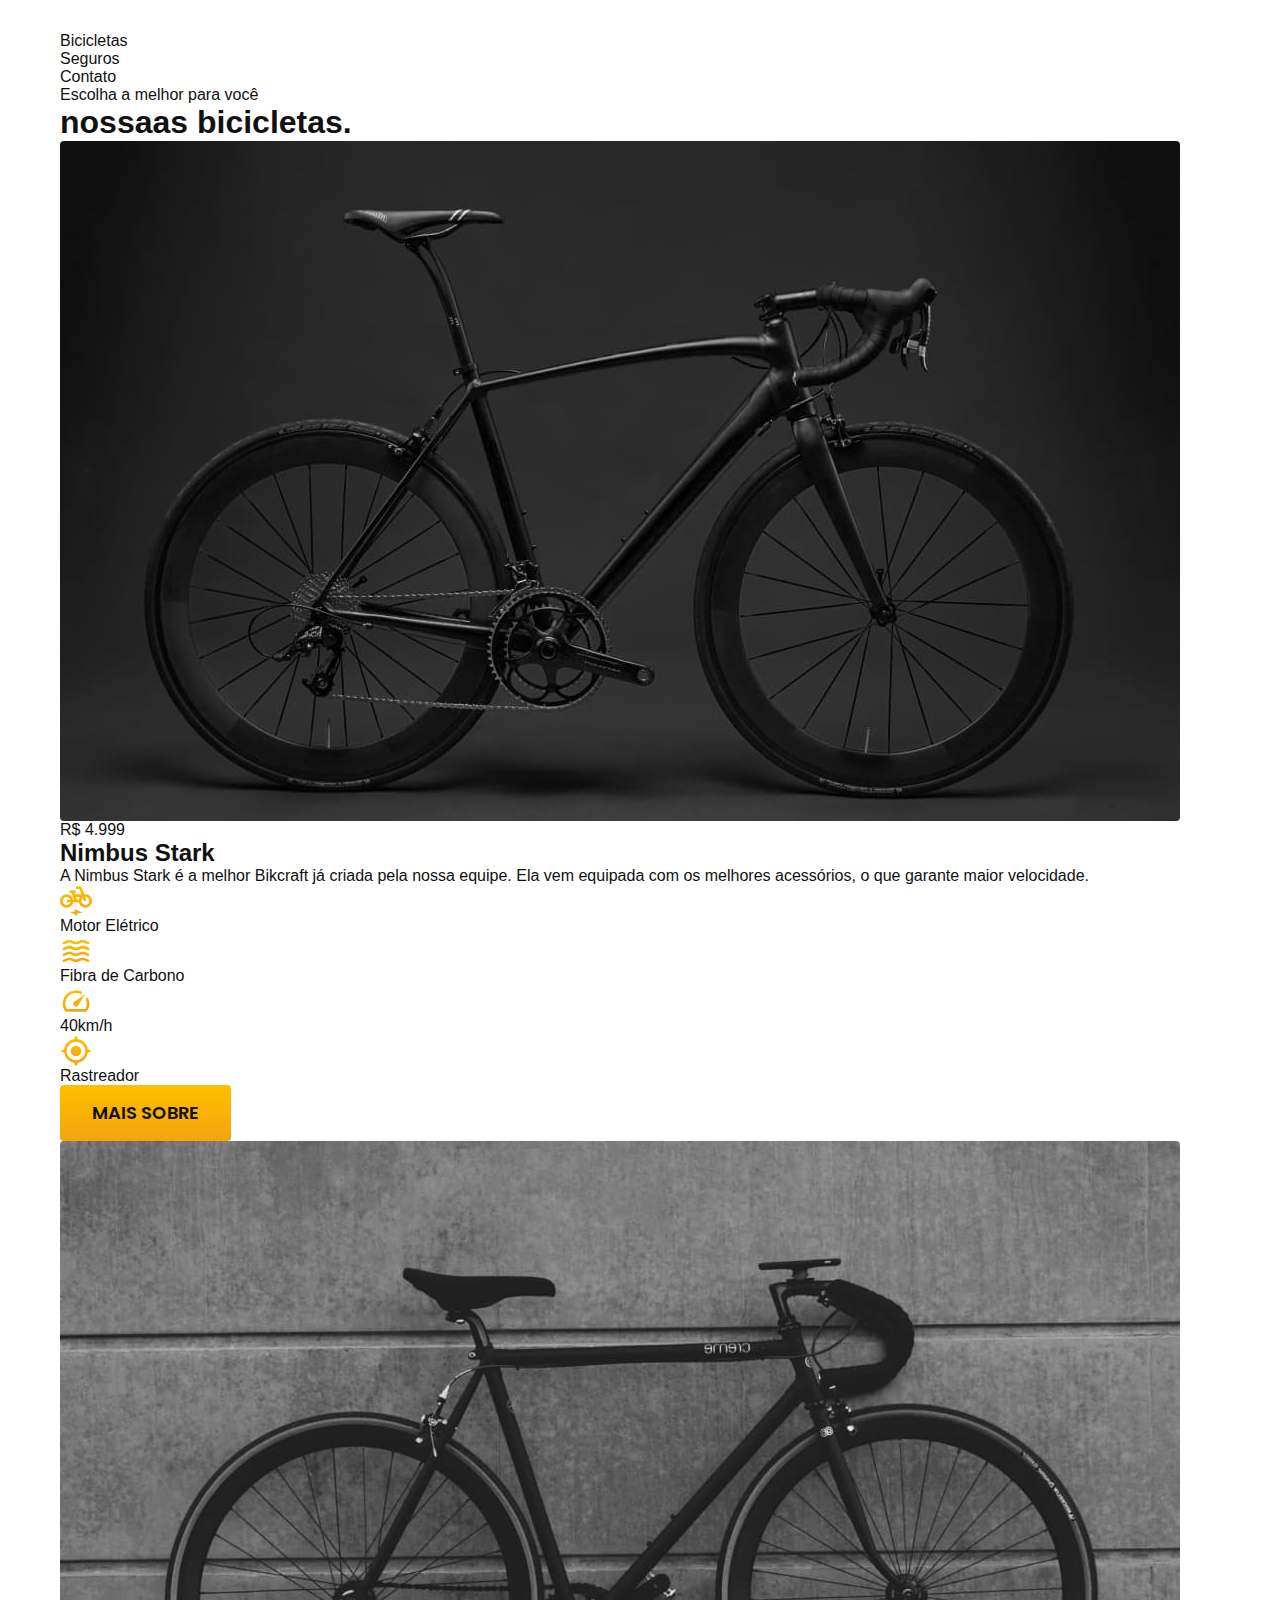
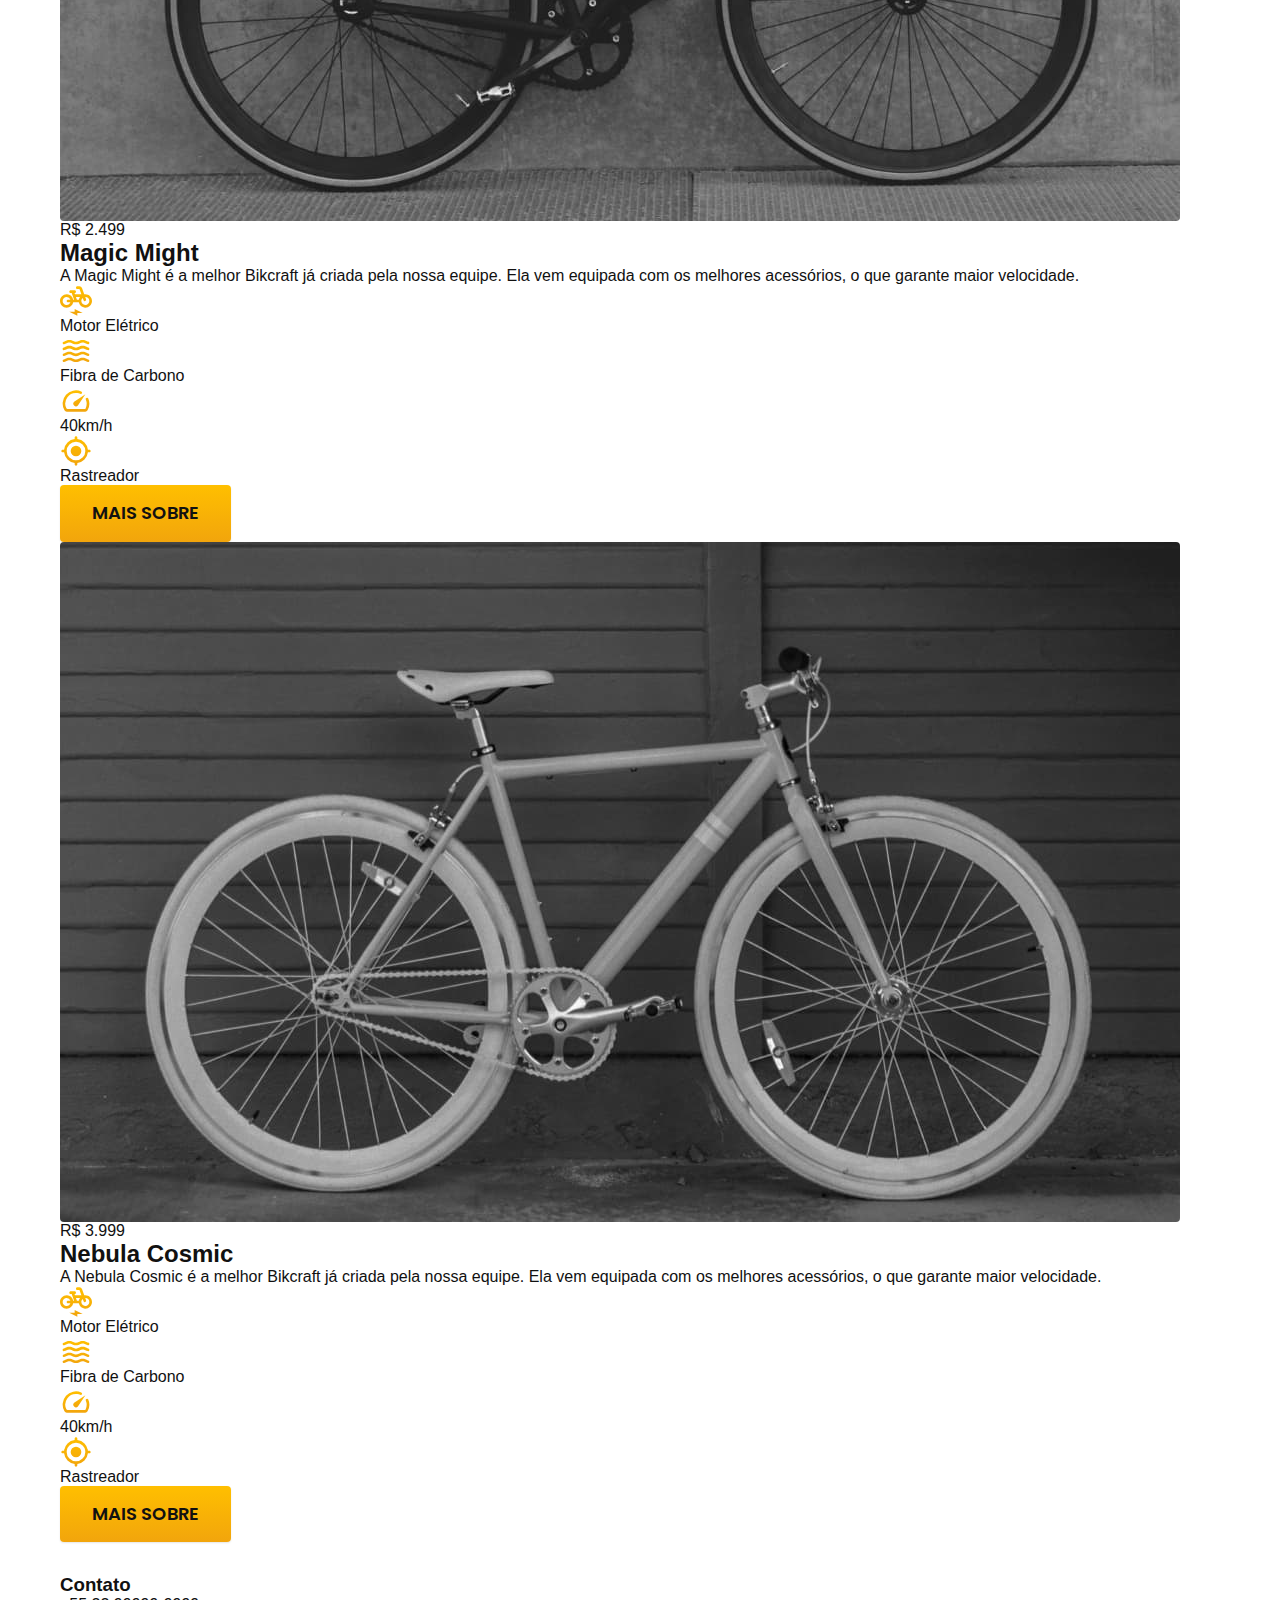
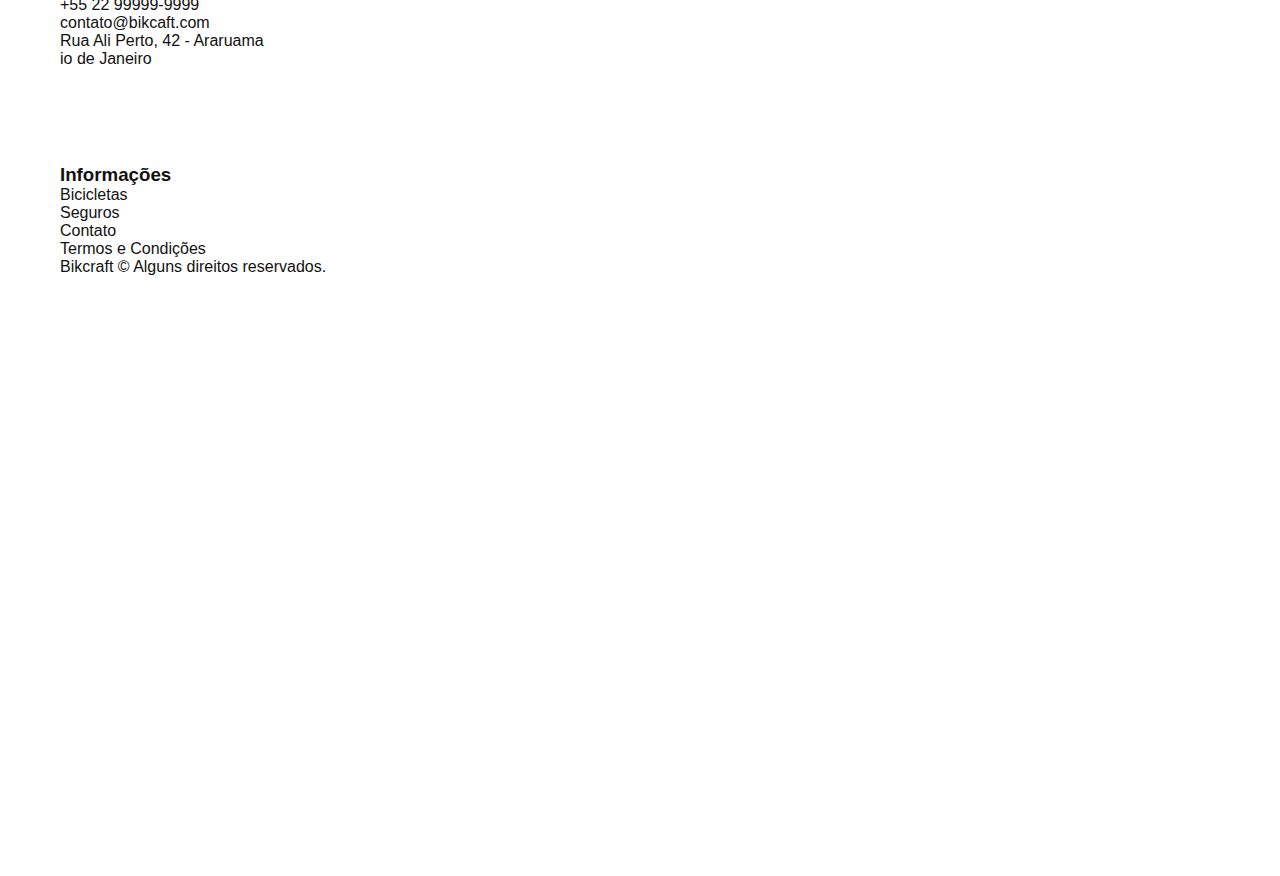
==== bicicletas.html @ fa97d572 "bicicletas internas, bicicletas pags" ====
<!DOCTYPE html>
<html lang="pt-br">
  <head>
    <meta charset="UTF-8" />
    <meta http-equiv="X-UA-Compatible" content="IE=edge" />
    <meta name="viewport" content="width=device-width, initial-scale=1.0" />
    <title>Bicicletas | BikCraft</title>
    <meta name="description" content="Termos e condições." />
    <link rel="stylesheet" href="../css/style.css" />
    <link rel="preconnect" href="https://fonts.googleapis.com" />
    <link rel="preconnect" href="https://fonts.gstatic.com" crossorigin />
    <link
      href="https://fonts.googleapis.com/css2?family=Merriweather:ital,wght@1,900&family=Poppins:wght@400;600&family=Roboto:wght@400;500&display=swap"
      rel="stylesheet"
    />
  </head>

  <body id="bicicletas">
    <header class="header-bg">
      <div class="header conteiner">
        <a href="../"><img src="../img/bikcraft.svg" alt="BikCraft" /></a>
        <nav aria-label="primaria">
          <ul class="header-menu font-1-m cor-0">
            <li><a href="../bicicletas.html">Bicicletas</a></li>
            <li><a href="../seguros.html">Seguros</a></li>
            <li><a href="../contato.html">Contato</a></li>
          </ul>
        </nav>
      </div>
    </header>

    <main>
      <div class="titulo-bg">
        <div class="titulo conteiner">
          <p class="font-2-l-b cor-5">Escolha a melhor para você</p>
          <h1 class="font-1-xxl cor-0">
            nossaas bicicletas<span class="cor-p1">.</span>
          </h1>
        </div>
      </div>

      <div>
        <div class="bicicletas conteiner">
          <div class="bicicletas-imagem">
            <img src="../img/bicicletas/nimbus.jpg" alt="bicicleta preta" />
            <span class="font-2-m cor-0">R$ 4.999</span>
          </div>
          <div class="bicicletas-conteudo">
            <h2 class="font-1-xl">Nimbus Stark</h2>
            <p class="font-2-s cor-8">
              A Nimbus Stark é a melhor Bikcraft já criada pela nossa equipe.
              Ela vem equipada com os melhores acessórios, o que garante maior
              velocidade.
            </p>
            <ul class="font-1-m cor-8">
              <li>
                <img src="../img/icones/eletrica.svg" alt="" />
                Motor Elétrico
              </li>
              <li>
                <img src="../img/icones/carbono.svg" alt="" />
                Fibra de Carbono
              </li>
              <li>
                <img src="../img/icones/velocidade.svg" alt="" />
                40km/h
              </li>
              <li>
                <img src="../img/icones/rastreador.svg" alt="" />
                Rastreador
              </li>
            </ul>
            <a class="botao seta" href="../bicicletas/nimbus.html">Mais Sobre</a>
          </div>
        </div>
      </div>

      <div class="bicicletas-bg">
        <div class="bicicletas conteiner">
          <div class="bicicletas-imagem">
            <img src="../img/bicicletas/magic.jpg" alt="bicicleta preta" />
            <span class="font-2-m cor-0">R$ 2.499</span>
          </div>
          <div class="bicicletas-conteudo">
            <h2 class="font-1-xl cor-0">Magic Might</h2>
            <p class="font-2-s cor-5">
              A Magic Might é a melhor Bikcraft já criada pela nossa equipe. Ela
              vem equipada com os melhores acessórios, o que garante maior
              velocidade.
            </p>
            <ul class="font-1-m cor-5">
              <li>
                <img src="../img/icones/eletrica.svg" alt="" />
                Motor Elétrico
              </li>
              <li>
                <img src="../img/icones/carbono.svg" alt="" />
                Fibra de Carbono
              </li>
              <li>
                <img src="../img/icones/velocidade.svg" alt="" />
                40km/h
              </li>
              <li>
                <img src="../img/icones/rastreador.svg" alt="" />
                Rastreador
              </li>
            </ul>
            <a class="botao seta" href="../bicicletas/magic.html">Mais Sobre</a>
          </div>
        </div>
      </div>

      <div>
        <div class="bicicletas conteiner">
          <div class="bicicletas-imagem">
            <img src="../img/bicicletas/nebula.jpg" alt="bicicleta preta" />
            <span class="font-2-m cor-0">R$ 3.999</span>
          </div>
          <div class="bicicletas-conteudo">
            <h2 class="font-1-xl">Nebula Cosmic</h2>
            <p class="font-2-s cor-8">
              A Nebula Cosmic é a melhor Bikcraft já criada pela nossa equipe.
              Ela vem equipada com os melhores acessórios, o que garante maior
              velocidade.
            </p>
            <ul class="font-1-m cor-8">
              <li>
                <img src="../img/icones/eletrica.svg" alt="" />
                Motor Elétrico
              </li>
              <li>
                <img src="../img/icones/carbono.svg" alt="" />
                Fibra de Carbono
              </li>
              <li>
                <img src="../img/icones/velocidade.svg" alt="" />
                40km/h
              </li>
              <li>
                <img src="../img/icones/rastreador.svg" alt="" />
                Rastreador
              </li>
            </ul>
            <a class="botao seta" href="../bicicletas/nebula.html">Mais Sobre</a>

          </div>
        </div>
      </div>
    </main>

    <footer class="footer-bg">
      <div class="footer conteiner">
        <img src="../img/bikcraft.svg" alt="BikCraft" />
        <div class="footer-contato">
          <h3 class="font-2-l-b cor-0">Contato</h3>
          <ul class="font-2-m cor-5">
            <li><a href="tel:+5522999999999">+55 22 99999-9999</a></li>
            <li>
              <a href="mailto:contato@bikcaft.com">contato@bikcaft.com</a>
            </li>
            <li>Rua Ali Perto, 42 - Araruama</li>
            <li>io de Janeiro</li>
          </ul>
          <div class="footer-redes">
            <a href="../">
              <img src="../img/redes/instagram.svg" alt="" />
            </a>
            <a href="../">
              <img src="../img/redes/facebook.svg" alt="" />
            </a>
            <a href="../">
              <img src="../img/redes/youtube.svg" alt="" />
            </a>
          </div>
        </div>
        <div class="foote-informacoes">
          <h3 class="font-2-l-b cor-0">Informações</h3>
          <nav>
            <ul class="font-1-m cor-5">
              <li><a href="../bicicletas.html">Bicicletas</a></li>
              <li><a href="../seguros.html">Seguros</a></li>
              <li><a href="../contato.html">Contato</a></li>
              <li><a href="../termos.html">Termos e Condições</a></li>
            </ul>
          </nav>
        </div>
        <p class="footer-copy font-2-m cor-6">
          Bikcraft © Alguns direitos reservados.
        </p>
      </div>
    </footer>
  </body>
</html>
---- css/style.css ----
@import "./global/global.css";
@import "./utilidades/tipografia.css";
@import "./utilidades/cores.css";

@import "./global/header.css";
@import "./global/footer.css";

/* Utilidades */
@import "./utilidades/componentes.css";

/* Home */
@import "./home/introducao.css";
@import "./home/tecnologia.css";
@import "./home/parceiros.css";
@import "./home/depoimento.css";

/* Bicicletas */
@import "./bicicletas/bicicletas-lista.css";
@import "./bicicletas/bicicletas.css";

/* Bicicletaa */
@import "./bicicleta/bicicleta.css";
@import "./bicicleta/seguro.css";

/* Seguros */
@import "./seguros/seguros.css";
@import "./seguros/vantagens.css";
@import "./seguros/perguntas.css";

/* Termos */
@import "./termos/termos.css";
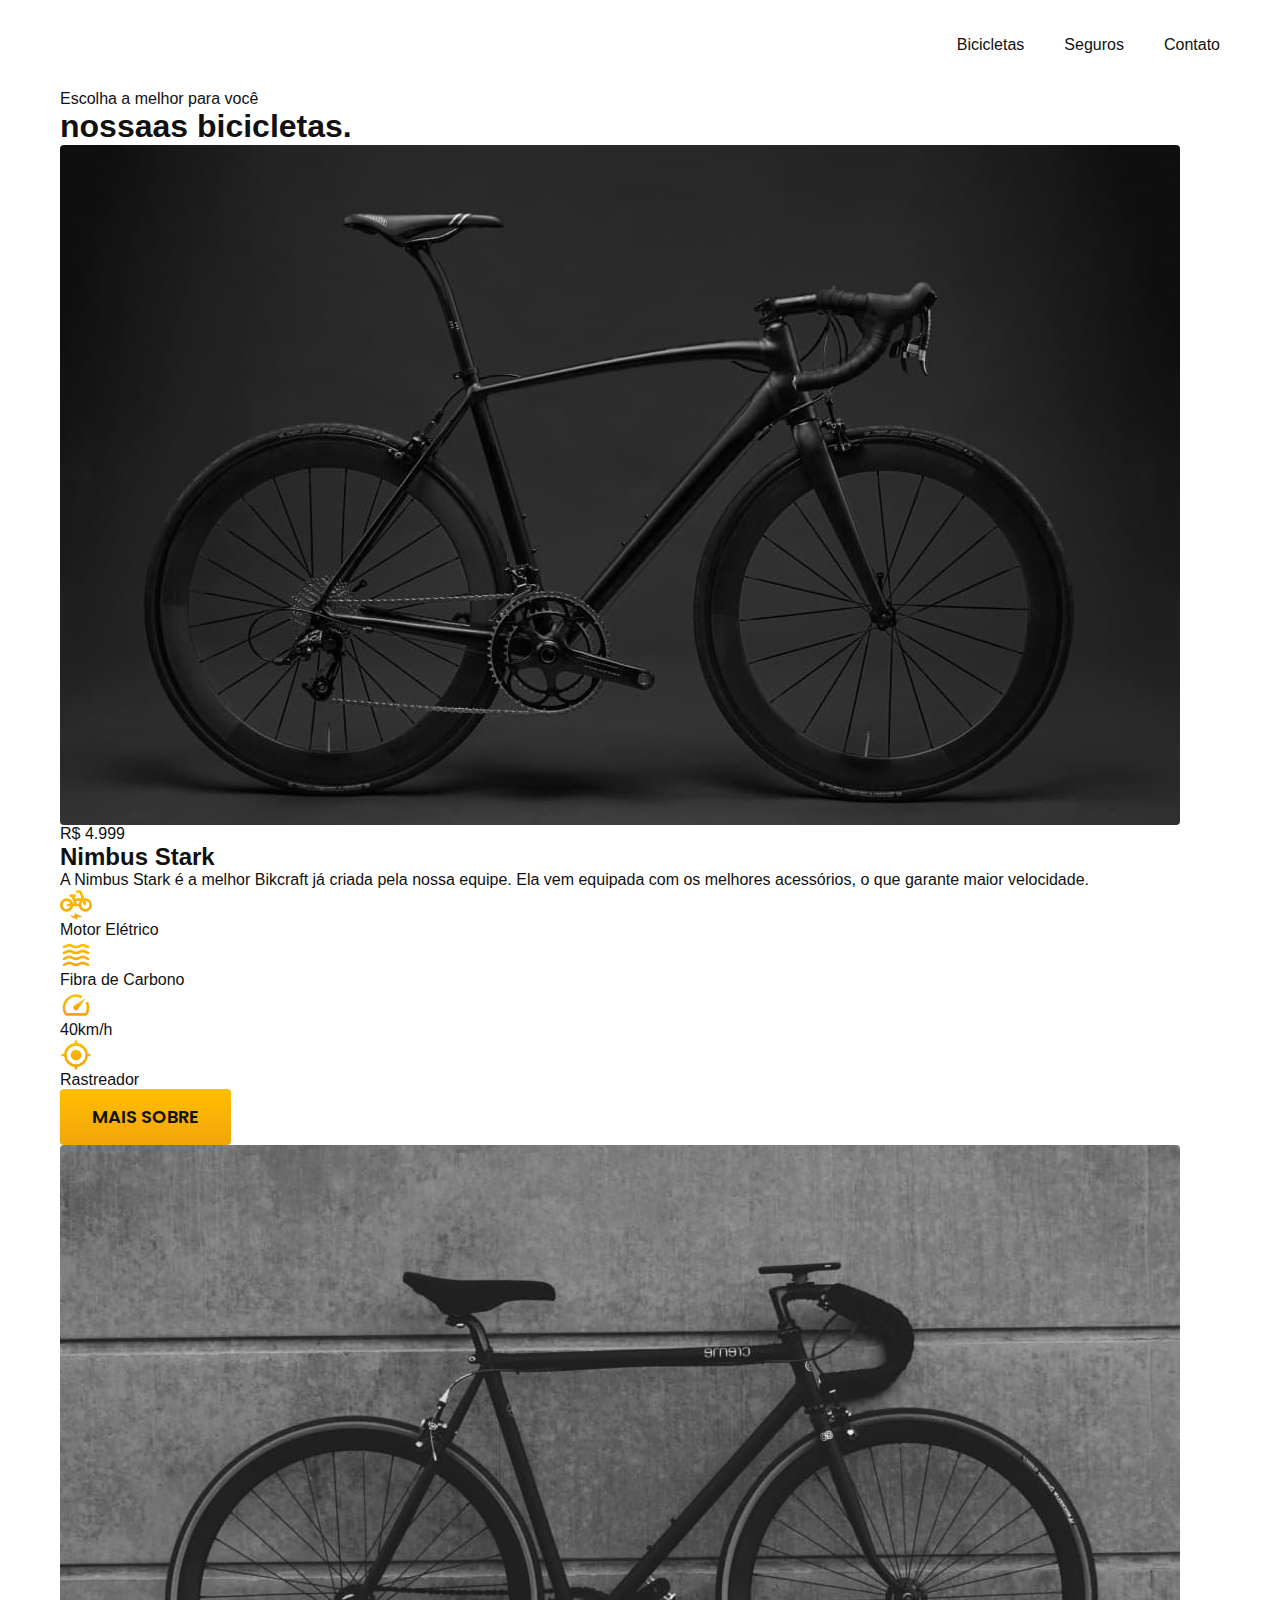
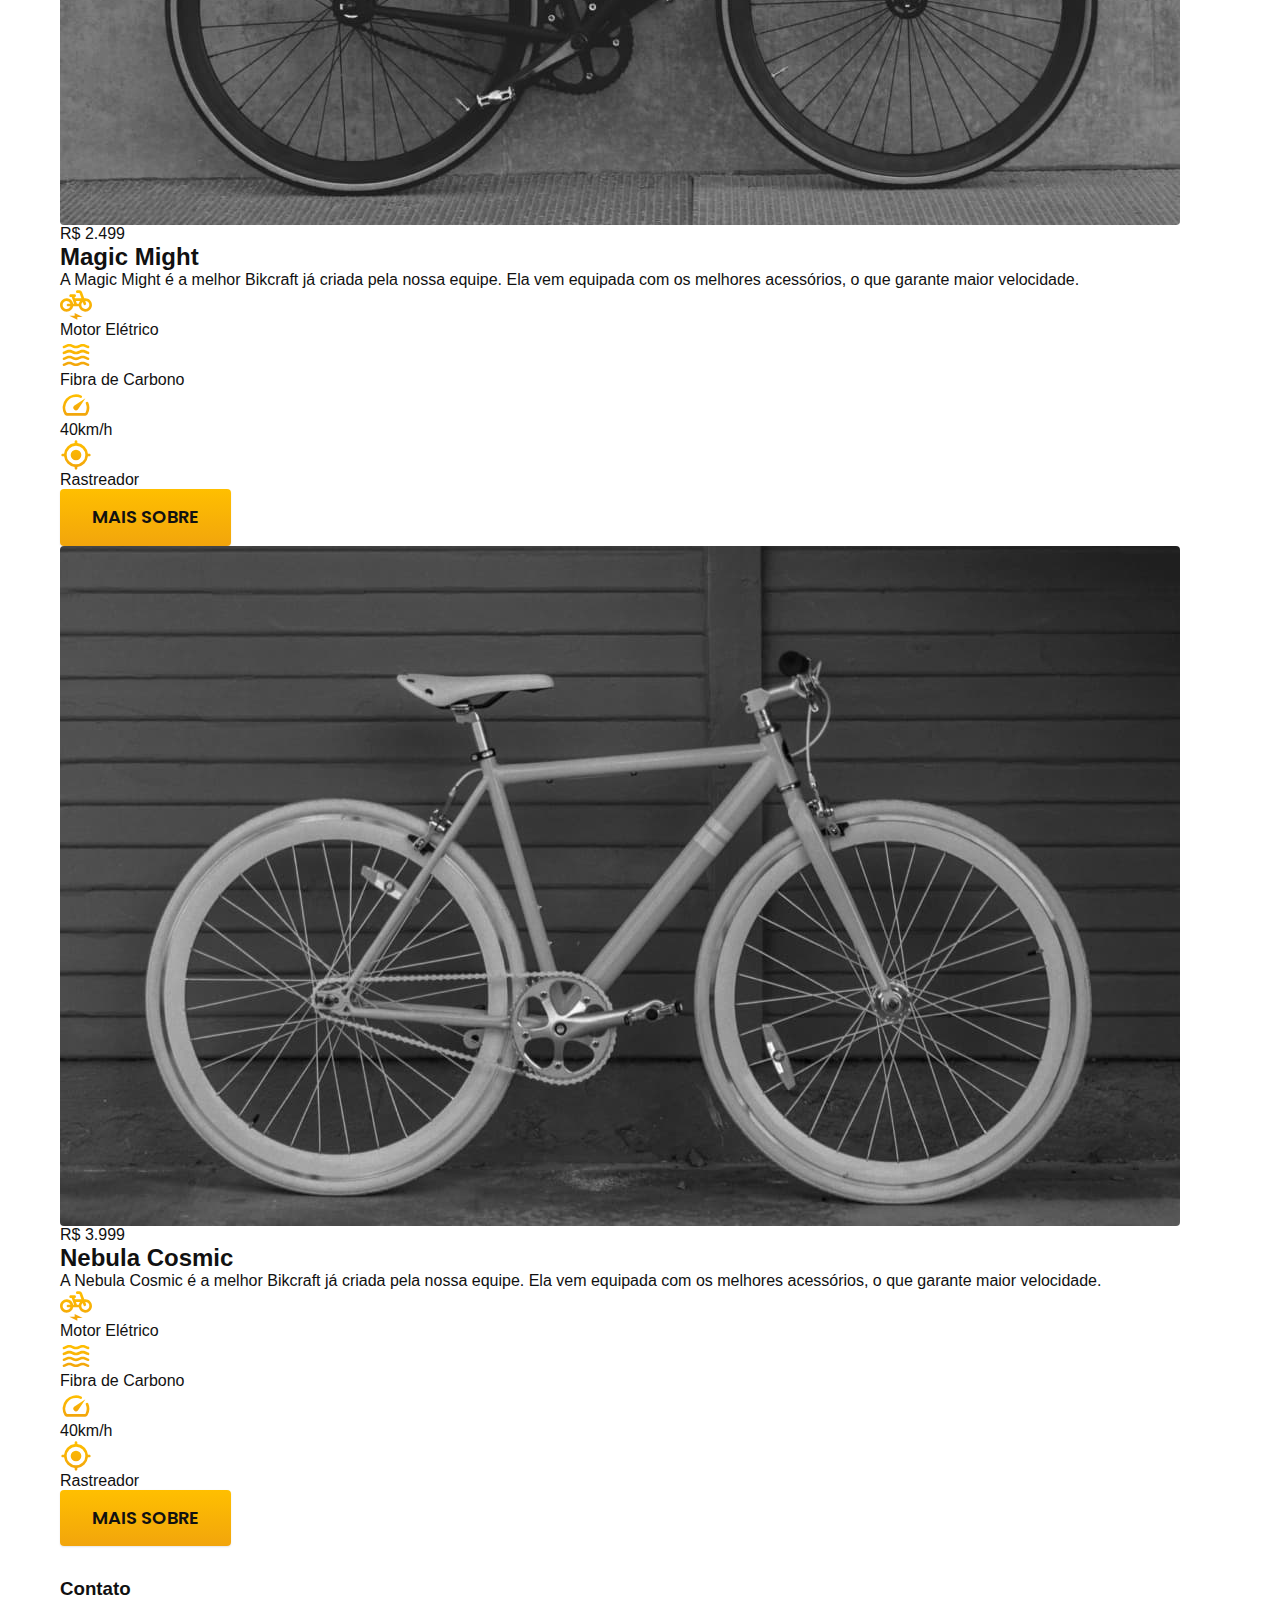
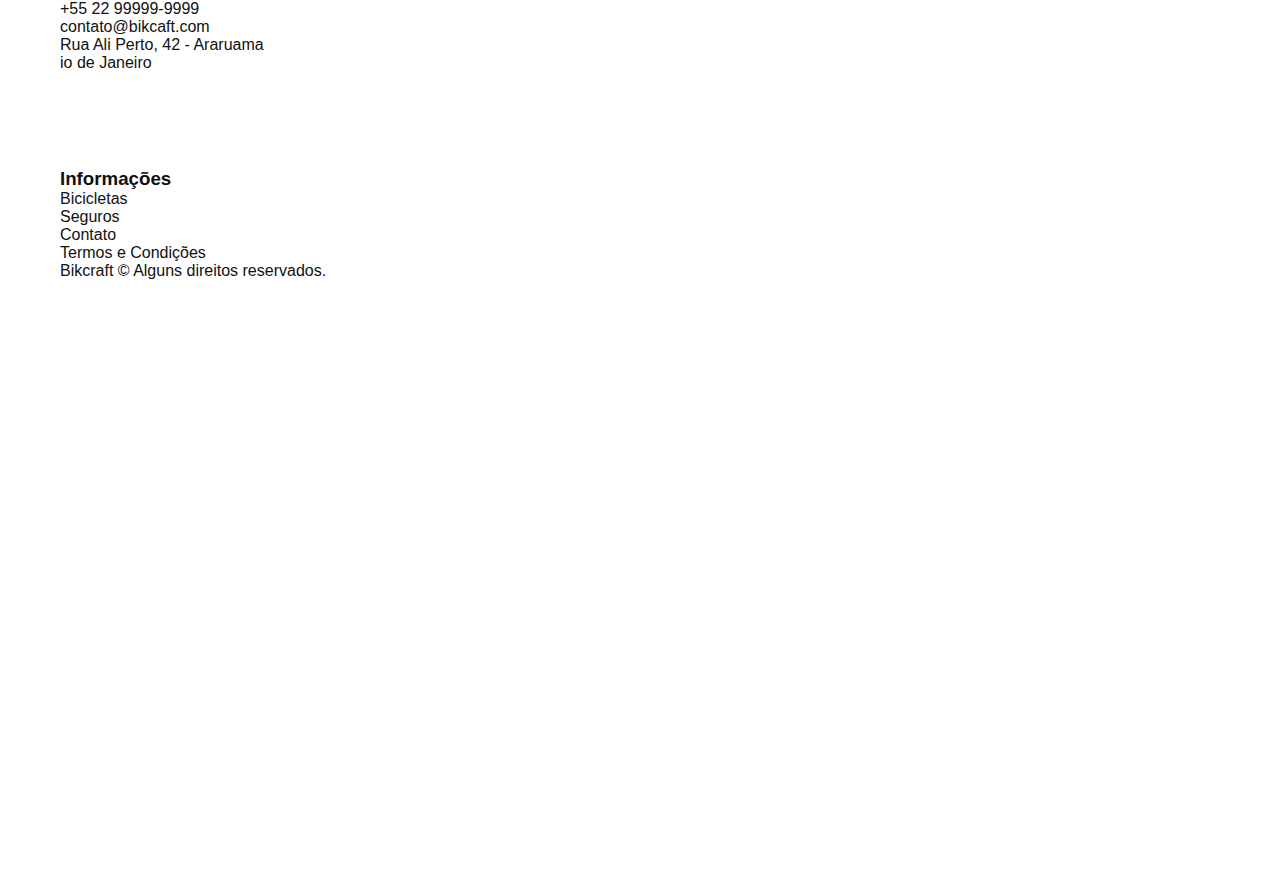
==== commit 4210a528: "add js" ====
--- a/bicicletas.html
+++ b/bicicletas.html
@@ -5,7 +5,8 @@
     <meta http-equiv="X-UA-Compatible" content="IE=edge" />
     <meta name="viewport" content="width=device-width, initial-scale=1.0" />
     <title>Bicicletas | BikCraft</title>
-    <meta name="description" content="Termos e condições." />
+    <meta name="description" content="Bicicletas." />
+    <link rel="preload" href="../css/style.css" as="style">
     <link rel="stylesheet" href="../css/style.css" />
     <link rel="preconnect" href="https://fonts.googleapis.com" />
     <link rel="preconnect" href="https://fonts.gstatic.com" crossorigin />
@@ -190,5 +191,6 @@
         </p>
       </div>
     </footer>
-  </body>
+    <script src="./js/script.js"></script>
+</body>
 </html>
--- a/css/style.css
+++ b/css/style.css
@@ -7,6 +7,7 @@
 
 /* Utilidades */
 @import "./utilidades/componentes.css";
+@import "./utilidades/formulario.css";
 
 /* Home */
 @import "./home/introducao.css";
@@ -27,5 +28,13 @@
 @import "./seguros/vantagens.css";
 @import "./seguros/perguntas.css";
 
+/* Contato */
+@import "./contato/contato.css";
+@import "./contato/lojas.css";
+
+/* Orçamento */
+@import "./orcamento/orcamento.css";
+
 /* Termos */
-@import "./termos/termos.css";+@import "./termos/termos.css";
+
--- a/css/style.css
+++ b/css/style.css
@@ -7,6 +7,7 @@
 
 /* Utilidades */
 @import "./utilidades/componentes.css";
+@import "./utilidades/formulario.css";
 
 /* Home */
 @import "./home/introducao.css";
@@ -27,5 +28,13 @@
 @import "./seguros/vantagens.css";
 @import "./seguros/perguntas.css";
 
+/* Contato */
+@import "./contato/contato.css";
+@import "./contato/lojas.css";
+
+/* Orçamento */
+@import "./orcamento/orcamento.css";
+
 /* Termos */
-@import "./termos/termos.css";+@import "./termos/termos.css";
+
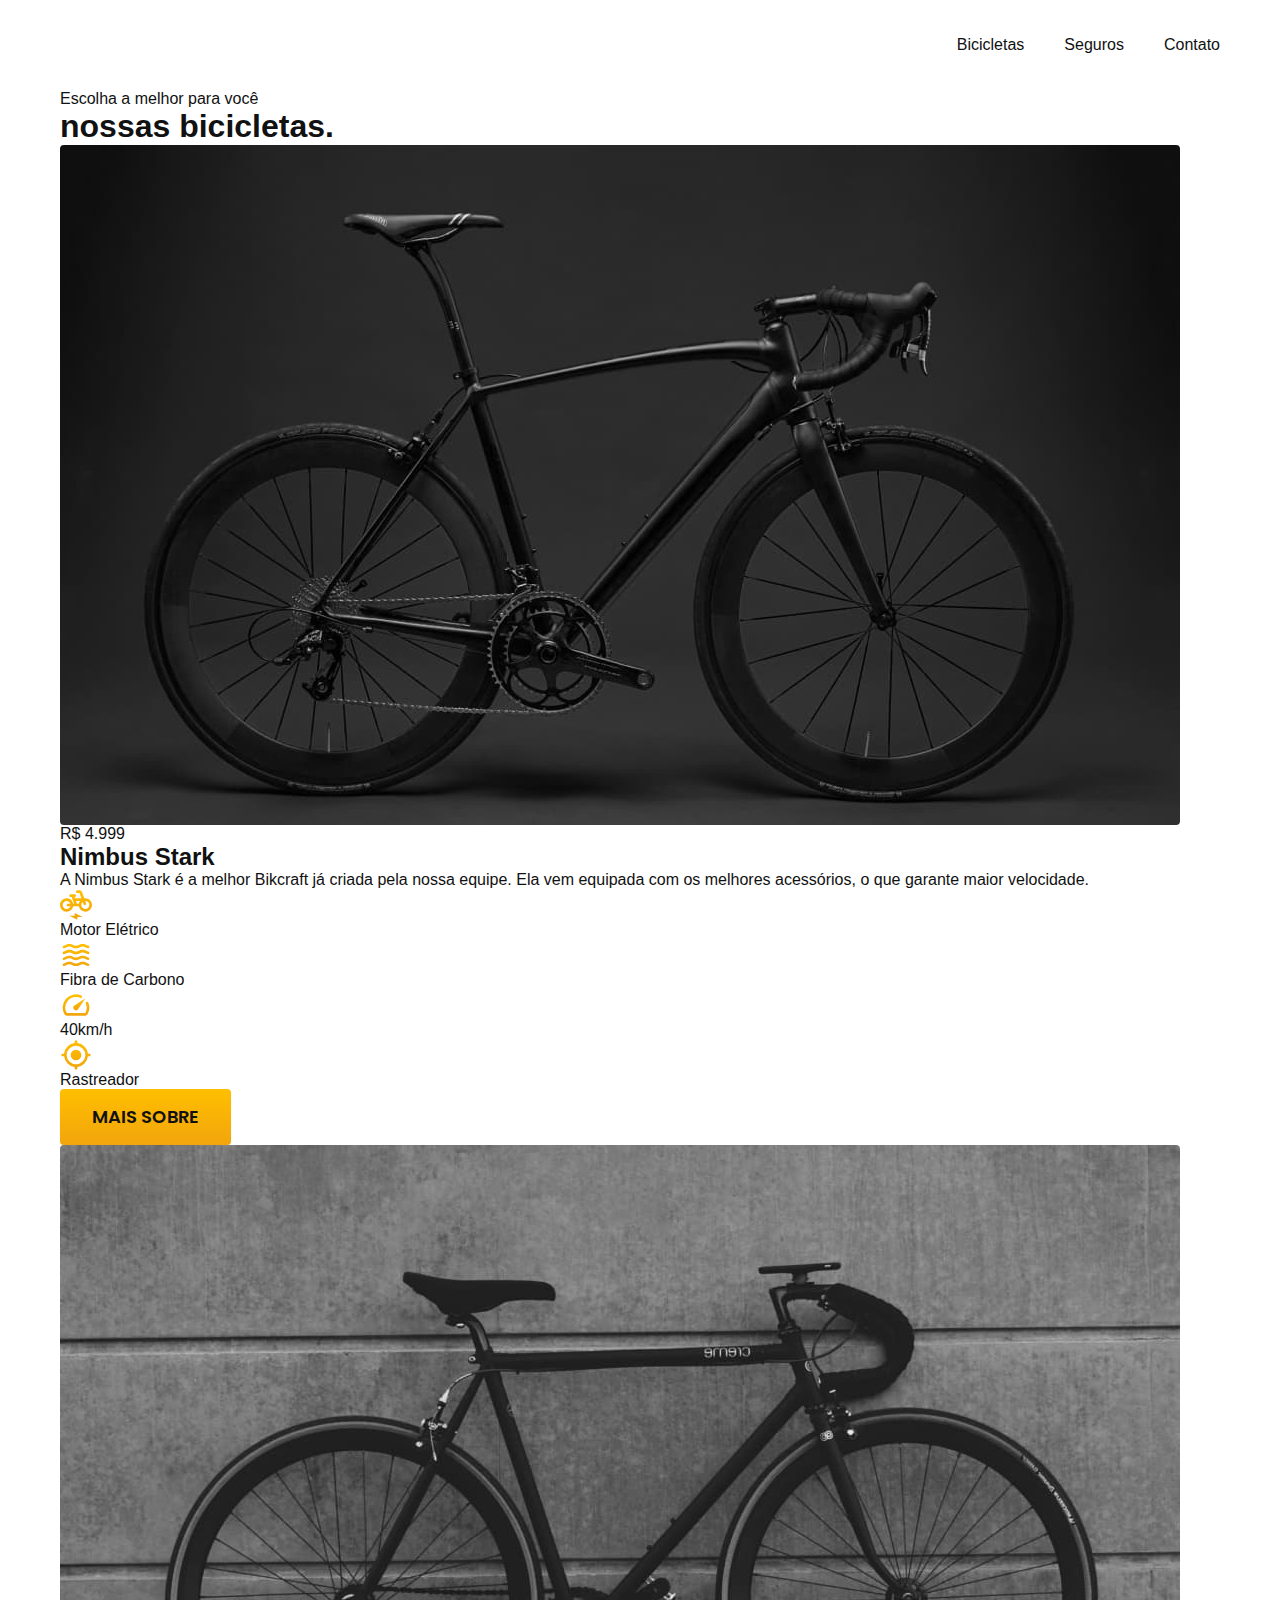
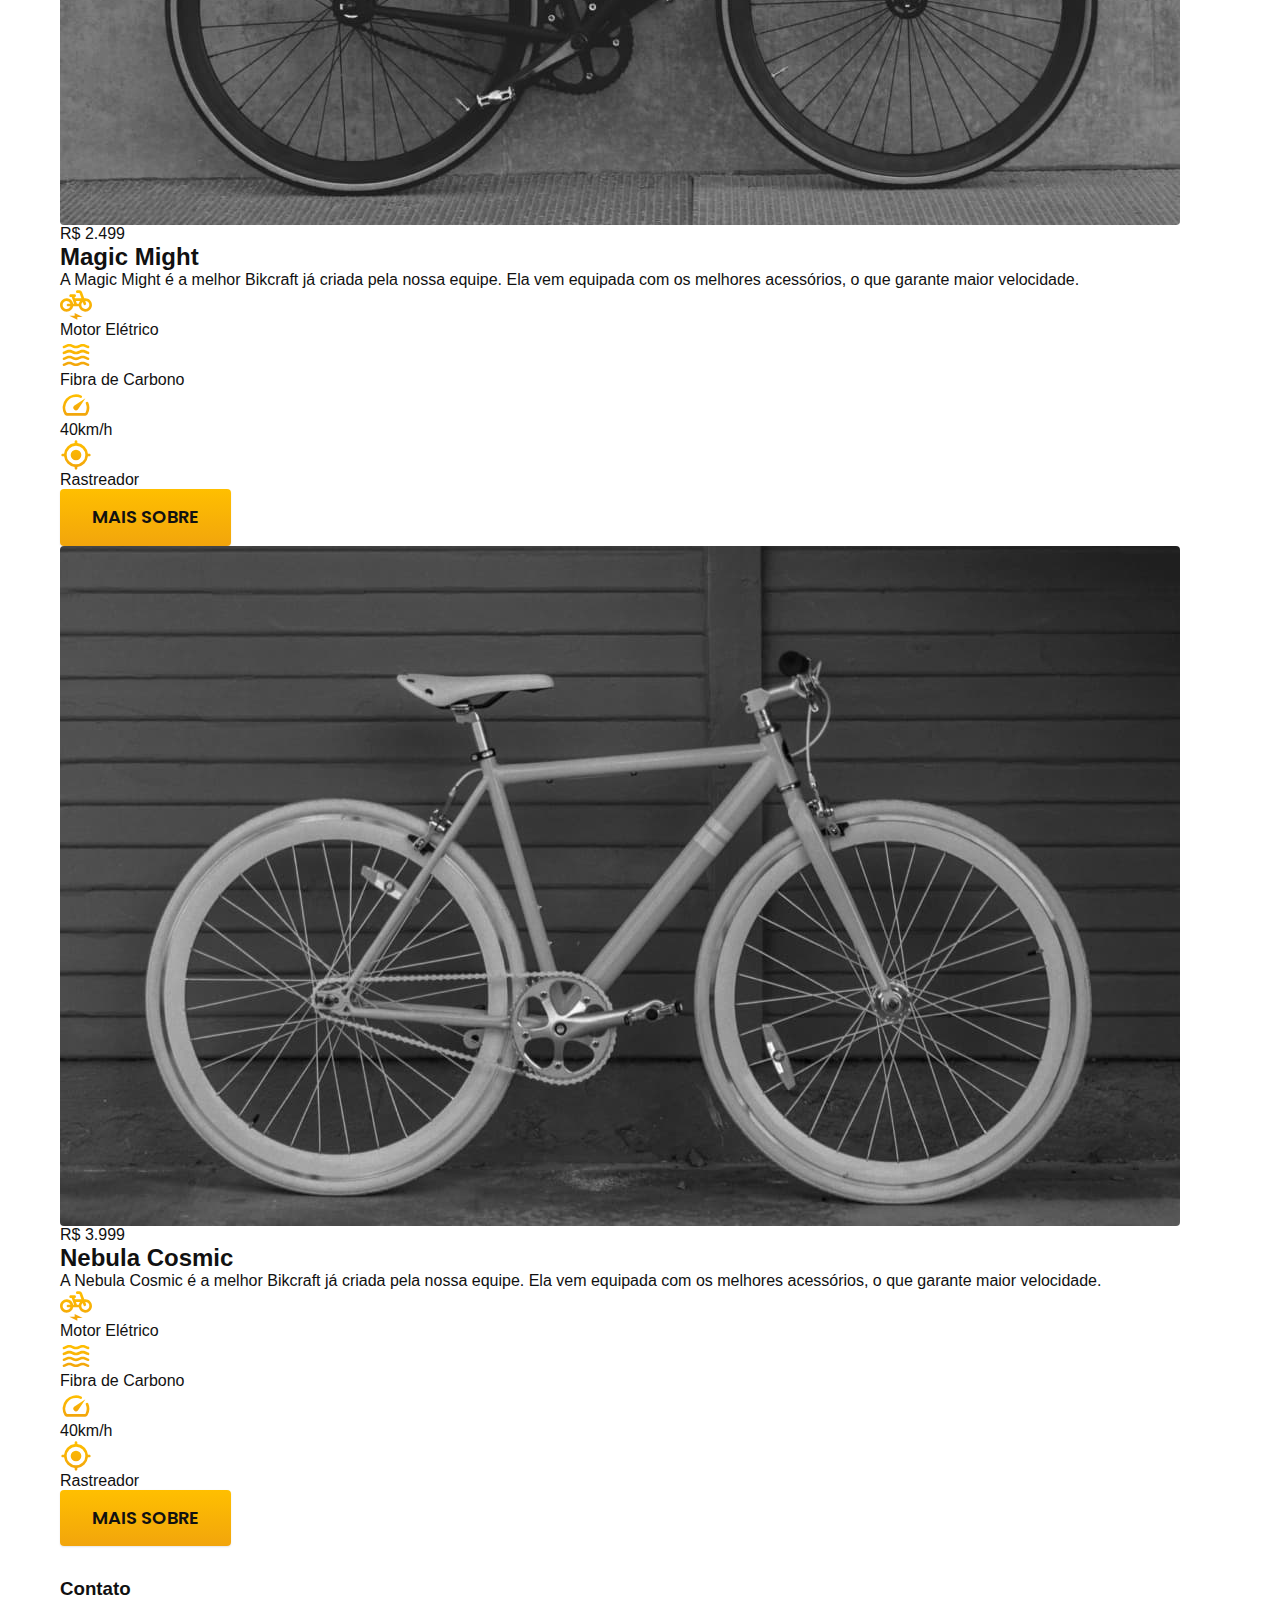
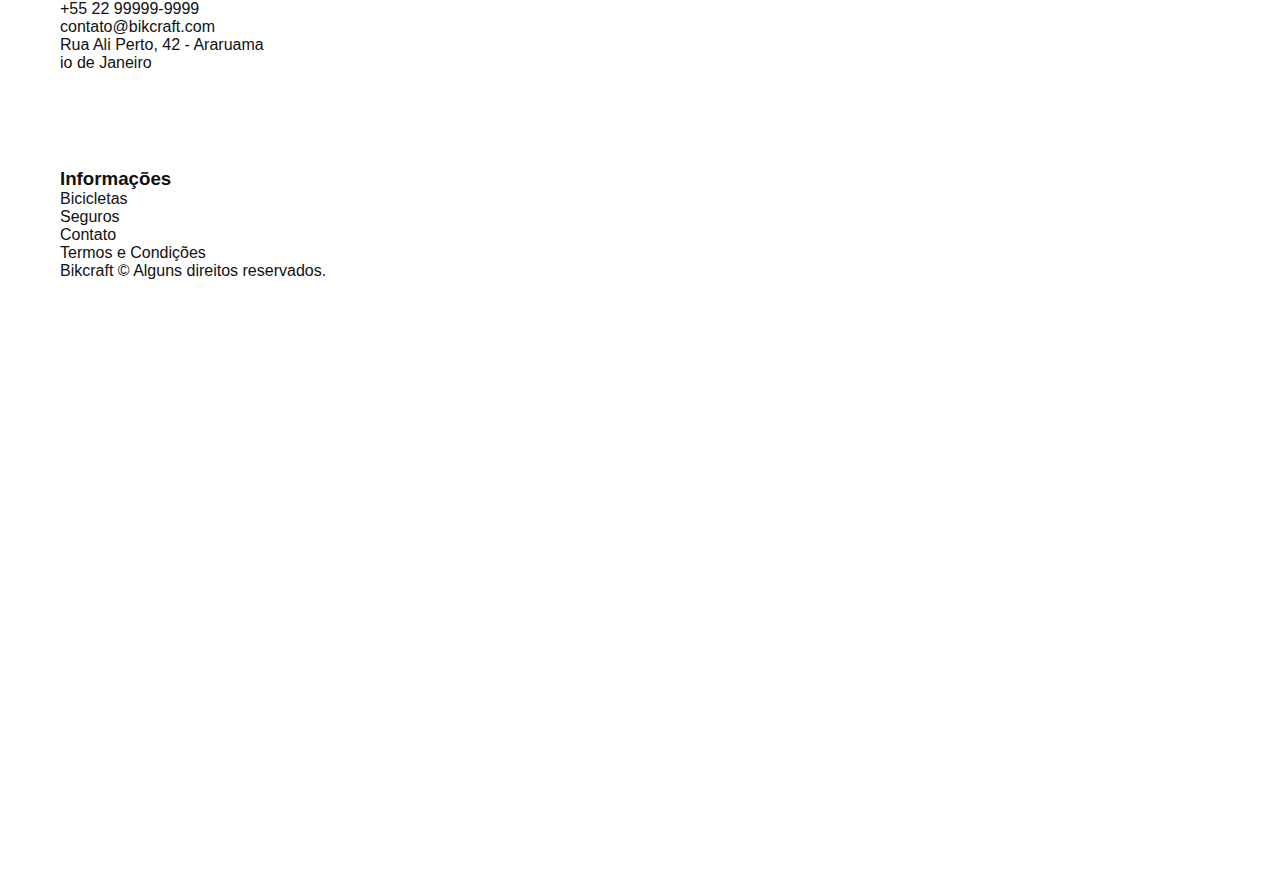
==== commit fb13d87b: "animações + js" ====
--- a/bicicletas.html
+++ b/bicicletas.html
@@ -33,9 +33,9 @@
     <main>
       <div class="titulo-bg">
         <div class="titulo conteiner">
-          <p class="font-2-l-b cor-5">Escolha a melhor para você</p>
-          <h1 class="font-1-xxl cor-0">
-            nossaas bicicletas<span class="cor-p1">.</span>
+          <p class="font-2-l-b cor-5 fadeInDown" data-anime="200">Escolha a melhor para você</p>
+          <h1 class="font-1-xxl cor-0 fadeInDown" data-anime="400">
+            nossas bicicletas<span class="cor-p1">.</span>
           </h1>
         </div>
       </div>
@@ -158,7 +158,7 @@
           <ul class="font-2-m cor-5">
             <li><a href="tel:+5522999999999">+55 22 99999-9999</a></li>
             <li>
-              <a href="mailto:contato@bikcaft.com">contato@bikcaft.com</a>
+              <a href="mailto:contato@bikcraft.com">contato@bikcraft.com</a>
             </li>
             <li>Rua Ali Perto, 42 - Araruama</li>
             <li>io de Janeiro</li>
@@ -191,6 +191,7 @@
         </p>
       </div>
     </footer>
+    <script src="./js/plugins/simple-anime.js"></script>
     <script src="./js/script.js"></script>
 </body>
 </html>
--- a/css/style.css
+++ b/css/style.css
@@ -1,6 +1,7 @@
 @import "./global/global.css";
 @import "./utilidades/tipografia.css";
 @import "./utilidades/cores.css";
+@import "./utilidades/animacao.css";
 
 @import "./global/header.css";
 @import "./global/footer.css";
--- a/css/style.css
+++ b/css/style.css
@@ -1,6 +1,7 @@
 @import "./global/global.css";
 @import "./utilidades/tipografia.css";
 @import "./utilidades/cores.css";
+@import "./utilidades/animacao.css";
 
 @import "./global/header.css";
 @import "./global/footer.css";
